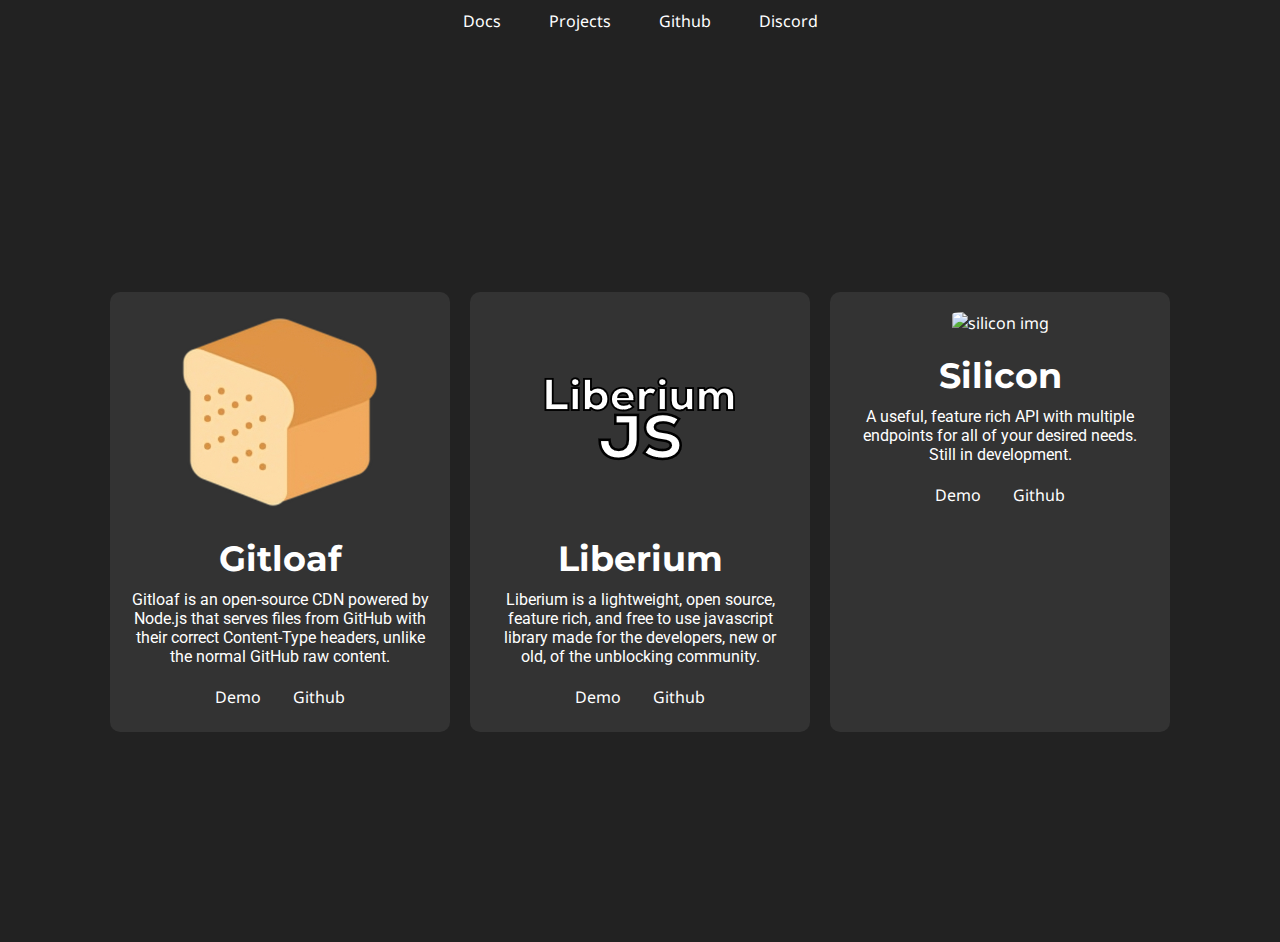
==== projects.html @ 3b5d0c4c "Add files via upload" ====
<!DOCTYPE html>
<html>

<head>
  <link rel="stylesheet" type="text/css" href="projects.css">
  <link rel="preconnect" href="https://fonts.googleapis.com">
<link rel="preconnect" href="https://fonts.gstatic.com" crossorigin>
<link href="https://fonts.googleapis.com/css2?family=Barlow:wght@800&family=Cabin:wght@500&family=Montserrat:wght@600&family=Noto+Sans&family=Roboto:wght@500&display=swap" rel="stylesheet">
</head>

<body>
  <nav>
    <ul class="menu">
      <li><a href="#">Docs</a></li>
      <li><a href="projects.html">Projects</a></li>
      <li><a href="https://github.com/carbonutilities/">Github</a></li>
      <li><a href="https://discord.gg/e3bk2Vpays">Discord</a></li>
    </ul>
  </nav>

  <div class="main-content">
    <div class="project-grid">
      <div class="project">
        <img src="/images/gitloaf.png" alt="Gitloaf Icon">
        <h2>Gitloaf</h2>
        <p class="description">Gitloaf is an open-source CDN powered by Node.js that serves files from GitHub with their correct Content-Type headers, unlike the normal GitHub raw content.</p>
        <div class="project-links">
          <a href="https://gitloaf.com" class="demo-link">Demo</a>
          <a href="https://github.com/carbonutilities/gitloaf" class="github-link">Github</a>
        </div>
      </div>
      <div class="project">
        <img id="libimg" src="/images/liberium.png" alt="Liberium Icon">
        <h2>Liberium</h2>
        <p class="description">Liberium is a lightweight, open source, feature rich, and free to use javascript library made for the developers, new or old, of the unblocking community.</p>
        <div class="project-links">
          <a href="https://liberium-testing.albios.repl.co/" class="demo-link">Demo</a>
          <a href="https://github.com/carbonutilities/liberium" class="github-link">Github</a>
        </div>
      </div>
      <div class="project">
        <img src="#" alt="silicon img">
        <h2>Silicon</h2>
        <p class="description">A useful, feature rich API with multiple endpoints for all of your desired needs. Still in development.</p>
        <div class="project-links">
          <a href="#" class="demo-link">Demo</a>
          <a href="#" class="github-link">Github</a>
        </div>
      </div>
    </div>
  </div>
</body>
</html>
---- projects.css ----
body {
  background-color: #222;
  color: #fff;
  font-family: "Noto Sans", sans-serif;
  margin: 0;
  height: 100vh;
  overflow: hidden;
}

nav {
  padding: 10px;
  display: flex;
  justify-content: center;
}

.menu {
  list-style: none;
  display: flex;
  margin: 0;
  padding: 0;
}

.menu li {
  margin: 0 10px;
}

.menu li a {
  color: #fff;
  text-decoration: none;
  transition: all 0.3s ease-in-out;
  border: 2px solid transparent;
  border-radius: 10px;
  padding: 8px 12px;
}

.menu li a:hover {
  border-color: #777;
}

.main-content {
  display: flex;
  flex-direction: column;
  align-items: center;
  justify-content: center;
  height: 100vh;
  text-align: center;
}

h1 {
  font-size: 60px;
  position: relative;
  z-index: 1;
  margin-top: 0;
  font-family: 'Montserrat', sans-serif;
  margin-bottom: 5px;
}


p {
  font-family: 'Noto Sans', sans-serif;
}

.welcome-text {
  font-size: 20px;
  margin-top: 0px;
}

.description {
  font-size: 14px;
  margin-top: 10px;
}

.view-button {
  display: inline-block;
  padding: 10px 20px;
  background-color: transparent;
  color: #fff;
  border-radius: 10px;
  text-decoration: none;
  margin-top: 20px;
  border: 2px solid #777;
  transition: background-color 0.3s, color 0.3s;
}

.view-button:hover {
  background-color: #555555;
  color: #fff;
}

.project-grid {
  display: grid;
  grid-template-columns: repeat(3, 1fr);
  grid-gap: 20px;
  margin-top: 40px;
}

.project {
  background-color: #333;
  padding: 20px;
  border-radius: 10px;
  text-align: center;
  height: 400px;
  overflow: hidden;
  width: 300px;
}

.project img {
  width: 200px;
  height: 200px;
  object-fit: cover;
  border-radius: 10%;
  margin-bottom: 10px;
}


.project h2 {
  font-size: 35px;
  margin: 10px 0;
  font-family: 'Montserrat', sans-serif;
}

.project p.description {
  font-size: 16px;
  margin: 0;
  overflow-y: auto;
  font-family: 'Roboto', sans-serif;
}

.project-links {
  margin-top: 20px;
}

.project-links a {
  color: #fff;
  text-decoration: none;
  transition: all 0.3s ease-in-out;
  border: 2px solid transparent;
  border-radius: 10px;
  padding: 8px 12px;
  margin-right: 0px;
}

.project-links a:hover {
  border-color: #777;
}
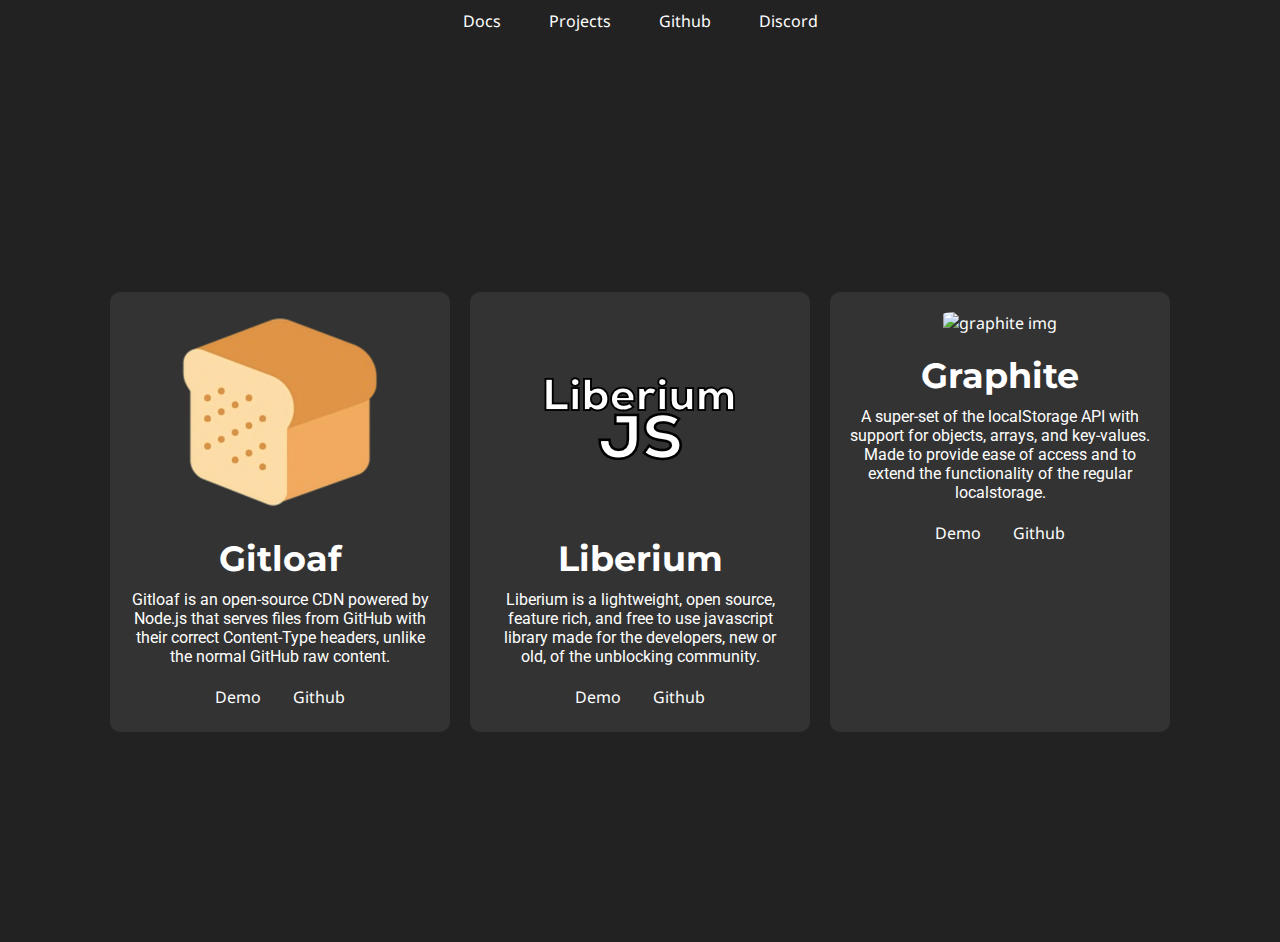
==== commit 185aa063: "Update projects.html" ====
--- a/projects.html
+++ b/projects.html
@@ -39,12 +39,12 @@
         </div>
       </div>
       <div class="project">
-        <img src="#" alt="silicon img">
-        <h2>Silicon</h2>
-        <p class="description">A useful, feature rich API with multiple endpoints for all of your desired needs. Still in development.</p>
+        <img src="https://cdn1.iconfinder.com/data/icons/crystal-1/60/crystal_graphite-512.png" alt="graphite img">
+        <h2>Graphite</h2>
+        <p class="description">A super-set of the localStorage API with support for objects, arrays, and key-values. Made to provide ease of access and to extend the functionality of the regular localstorage.</p>
         <div class="project-links">
           <a href="#" class="demo-link">Demo</a>
-          <a href="#" class="github-link">Github</a>
+          <a href="https://github.com/carbonutilities/graphite" class="github-link">Github</a>
         </div>
       </div>
     </div>
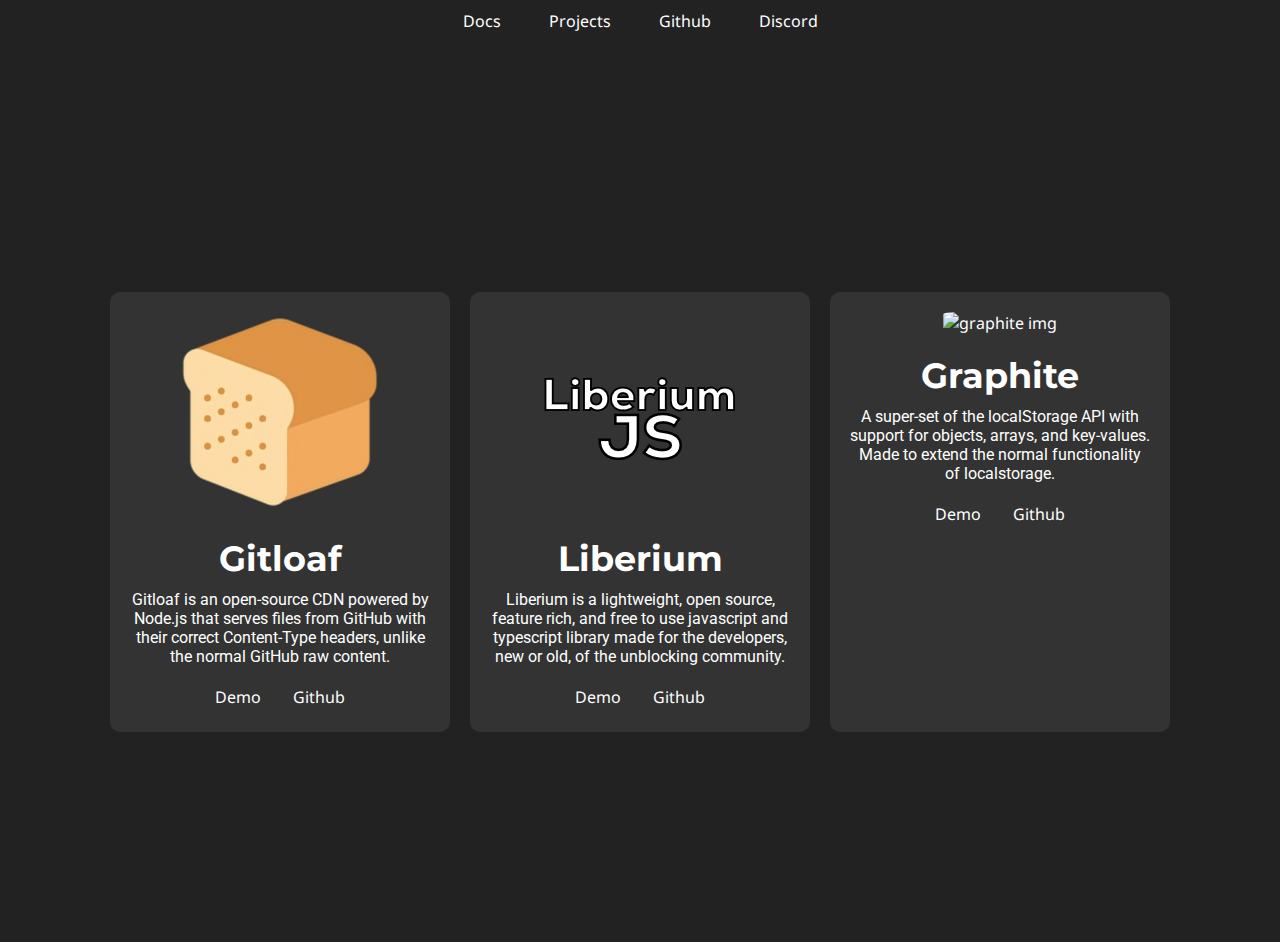
==== commit 897fb574: "add to mention the library typescript" ====
--- a/projects.html
+++ b/projects.html
@@ -4,6 +4,7 @@
 <head>
   <link rel="stylesheet" type="text/css" href="projects.css">
   <link rel="preconnect" href="https://fonts.googleapis.com">
+  <title>Carbon Projects</title>
 <link rel="preconnect" href="https://fonts.gstatic.com" crossorigin>
 <link href="https://fonts.googleapis.com/css2?family=Barlow:wght@800&family=Cabin:wght@500&family=Montserrat:wght@600&family=Noto+Sans&family=Roboto:wght@500&display=swap" rel="stylesheet">
 </head>
@@ -32,7 +33,7 @@
       <div class="project">
         <img id="libimg" src="/images/liberium.png" alt="Liberium Icon">
         <h2>Liberium</h2>
-        <p class="description">Liberium is a lightweight, open source, feature rich, and free to use javascript library made for the developers, new or old, of the unblocking community.</p>
+        <p class="description">Liberium is a lightweight, open source, feature rich, and free to use javascript and typescript library made for the developers, new or old, of the unblocking community.</p>
         <div class="project-links">
           <a href="https://liberium-testing.albios.repl.co/" class="demo-link">Demo</a>
           <a href="https://github.com/carbonutilities/liberium" class="github-link">Github</a>
@@ -41,7 +42,7 @@
       <div class="project">
         <img src="https://cdn1.iconfinder.com/data/icons/crystal-1/60/crystal_graphite-512.png" alt="graphite img">
         <h2>Graphite</h2>
-        <p class="description">A super-set of the localStorage API with support for objects, arrays, and key-values. Made to provide ease of access and to extend the functionality of the regular localstorage.</p>
+        <p class="description">A super-set of the localStorage API with support for objects, arrays, and key-values. Made to extend the normal functionality of localstorage.</p>
         <div class="project-links">
           <a href="#" class="demo-link">Demo</a>
           <a href="https://github.com/carbonutilities/graphite" class="github-link">Github</a>
